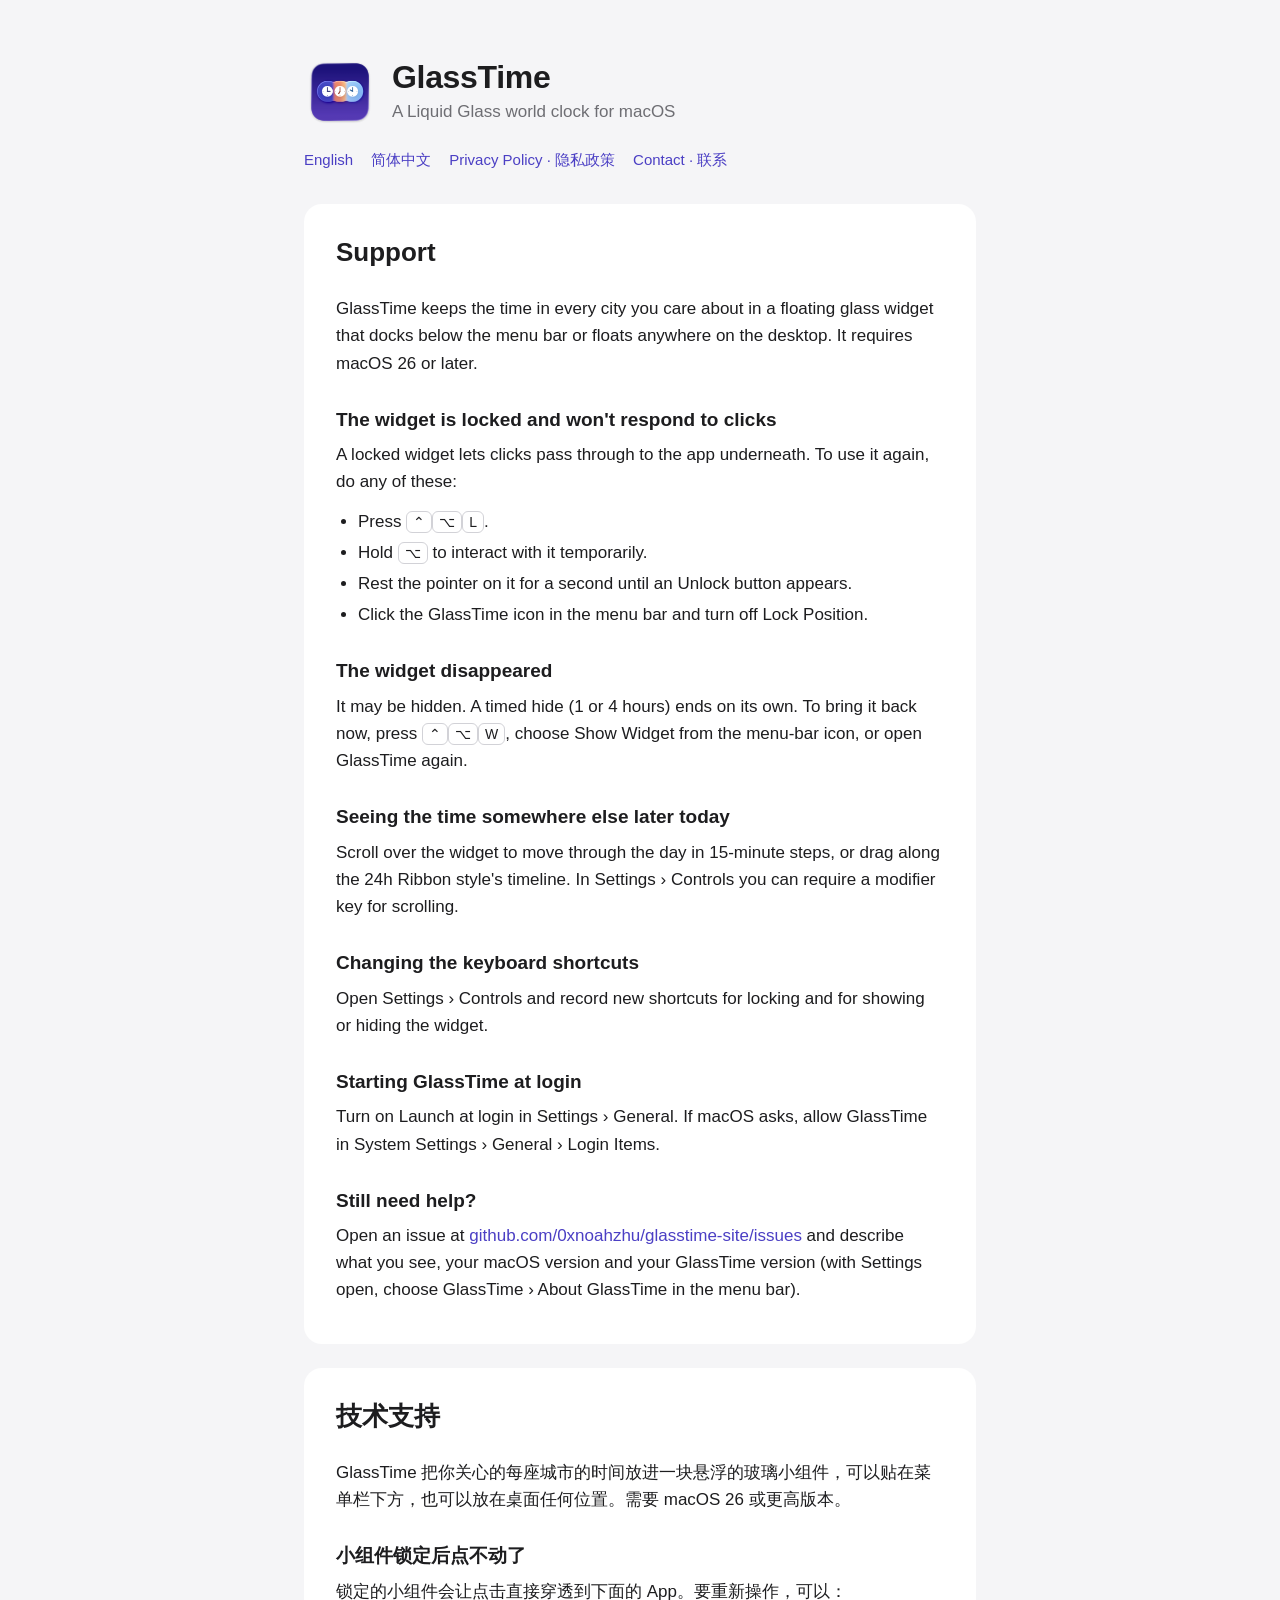
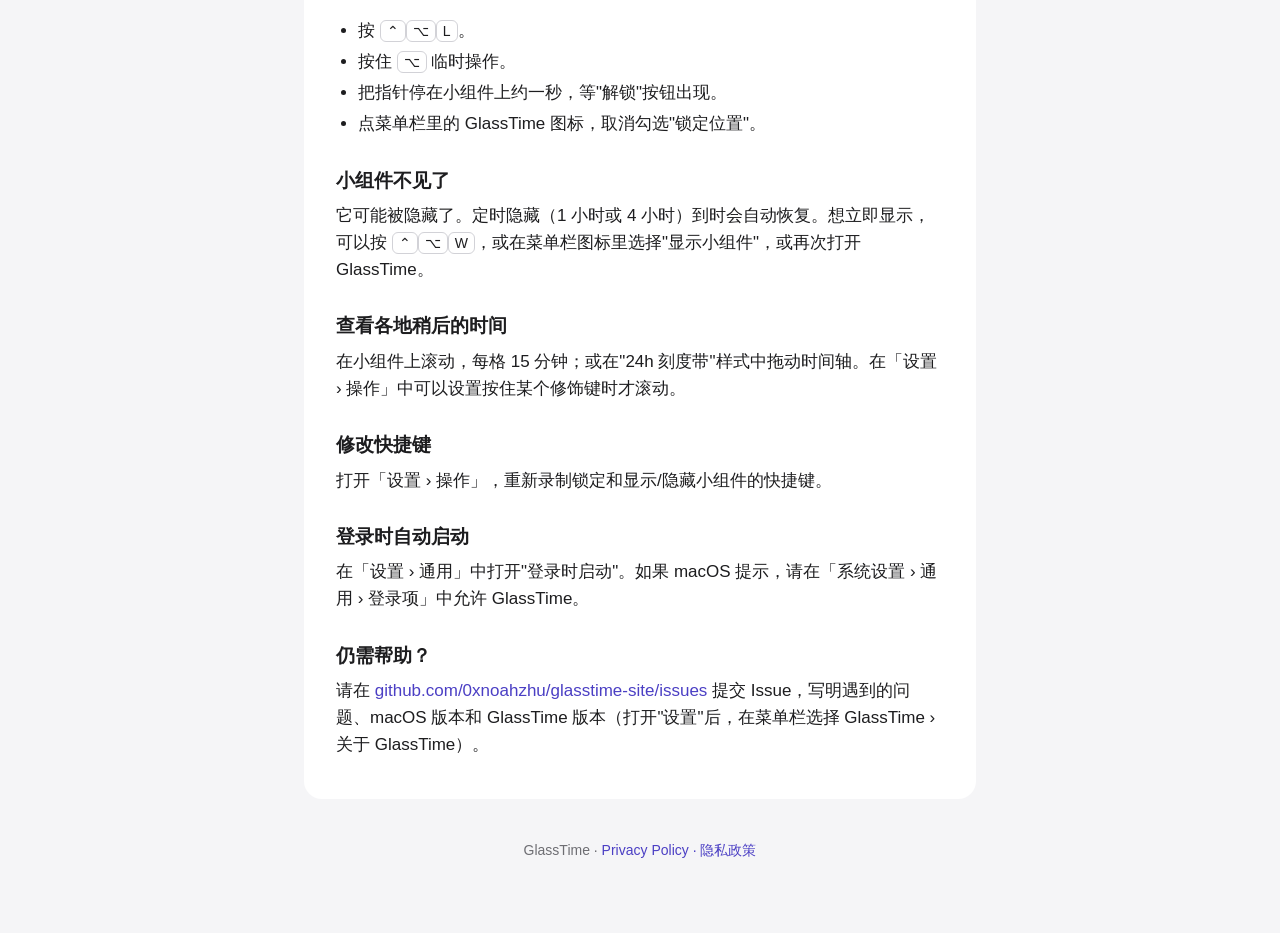
==== index.html @ be1a5b87 "feat: add support and privacy policy pages" ====
<!doctype html>
<html lang="en">
<head>
  <meta charset="utf-8">
  <meta name="viewport" content="width=device-width, initial-scale=1">
  <title>GlassTime — Support</title>
  <meta name="description" content="Help and support for GlassTime, a Liquid Glass world clock for macOS.">
  <link rel="icon" href="icon.png">
  <link rel="stylesheet" href="style.css">
</head>
<body>
<main>
  <header class="app">
    <img src="icon.png" alt="GlassTime icon">
    <div>
      <h1>GlassTime</h1>
      <p>A Liquid Glass world clock for macOS</p>
    </div>
  </header>

  <nav class="links">
    <a href="#en">English</a>
    <a href="#zh">简体中文</a>
    <a href="privacy.html">Privacy Policy · 隐私政策</a>
    <a href="https://github.com/0xnoahzhu/glasstime-site/issues">Contact · 联系</a>
  </nav>

  <section class="lang" id="en" lang="en">
    <h2>Support</h2>
    <p>GlassTime keeps the time in every city you care about in a floating glass widget that docks below the menu
      bar or floats anywhere on the desktop. It requires macOS 26 or later.</p>

    <h3>The widget is locked and won't respond to clicks</h3>
    <p>A locked widget lets clicks pass through to the app underneath. To use it again, do any of these:</p>
    <ul>
      <li>Press <kbd>⌃</kbd><kbd>⌥</kbd><kbd>L</kbd>.</li>
      <li>Hold <kbd>⌥</kbd> to interact with it temporarily.</li>
      <li>Rest the pointer on it for a second until an Unlock button appears.</li>
      <li>Click the GlassTime icon in the menu bar and turn off Lock Position.</li>
    </ul>

    <h3>The widget disappeared</h3>
    <p>It may be hidden. A timed hide (1 or 4 hours) ends on its own. To bring it back now, press
      <kbd>⌃</kbd><kbd>⌥</kbd><kbd>W</kbd>, choose Show Widget from the menu-bar icon, or open GlassTime again.</p>

    <h3>Seeing the time somewhere else later today</h3>
    <p>Scroll over the widget to move through the day in 15-minute steps, or drag along the 24h Ribbon style's
      timeline. In Settings › Controls you can require a modifier key for scrolling.</p>

    <h3>Changing the keyboard shortcuts</h3>
    <p>Open Settings › Controls and record new shortcuts for locking and for showing or hiding the widget.</p>

    <h3>Starting GlassTime at login</h3>
    <p>Turn on Launch at login in Settings › General. If macOS asks, allow GlassTime in System Settings › General ›
      Login Items.</p>

    <h3>Still need help?</h3>
    <p>Open an issue at <a href="https://github.com/0xnoahzhu/glasstime-site/issues">github.com/0xnoahzhu/glasstime-site/issues</a>
      and describe what you see, your macOS version and your GlassTime version (with Settings open, choose GlassTime › About GlassTime in the menu bar).</p>
  </section>

  <section class="lang" id="zh" lang="zh-Hans">
    <h2>技术支持</h2>
    <p>GlassTime 把你关心的每座城市的时间放进一块悬浮的玻璃小组件，可以贴在菜单栏下方，也可以放在桌面任何位置。需要
      macOS 26 或更高版本。</p>

    <h3>小组件锁定后点不动了</h3>
    <p>锁定的小组件会让点击直接穿透到下面的 App。要重新操作，可以：</p>
    <ul>
      <li>按 <kbd>⌃</kbd><kbd>⌥</kbd><kbd>L</kbd>。</li>
      <li>按住 <kbd>⌥</kbd> 临时操作。</li>
      <li>把指针停在小组件上约一秒，等"解锁"按钮出现。</li>
      <li>点菜单栏里的 GlassTime 图标，取消勾选"锁定位置"。</li>
    </ul>

    <h3>小组件不见了</h3>
    <p>它可能被隐藏了。定时隐藏（1 小时或 4 小时）到时会自动恢复。想立即显示，可以按
      <kbd>⌃</kbd><kbd>⌥</kbd><kbd>W</kbd>，或在菜单栏图标里选择"显示小组件"，或再次打开 GlassTime。</p>

    <h3>查看各地稍后的时间</h3>
    <p>在小组件上滚动，每格 15 分钟；或在"24h 刻度带"样式中拖动时间轴。在「设置 › 操作」中可以设置按住某个修饰键时才滚动。</p>

    <h3>修改快捷键</h3>
    <p>打开「设置 › 操作」，重新录制锁定和显示/隐藏小组件的快捷键。</p>

    <h3>登录时自动启动</h3>
    <p>在「设置 › 通用」中打开"登录时启动"。如果 macOS 提示，请在「系统设置 › 通用 › 登录项」中允许 GlassTime。</p>

    <h3>仍需帮助？</h3>
    <p>请在 <a href="https://github.com/0xnoahzhu/glasstime-site/issues">github.com/0xnoahzhu/glasstime-site/issues</a>
      提交 Issue，写明遇到的问题、macOS 版本和 GlassTime 版本（打开"设置"后，在菜单栏选择 GlassTime › 关于 GlassTime）。</p>
  </section>

  <footer>GlassTime · <a href="privacy.html">Privacy Policy · 隐私政策</a></footer>
</main>
</body>
</html>
---- style.css ----
:root {
  color-scheme: light dark;
  --bg: #f5f5f7;
  --card: #ffffff;
  --text: #1d1d1f;
  --muted: #6e6e73;
  --line: #d2d2d7;
  --accent: #4b3fc4;
}

@media (prefers-color-scheme: dark) {
  :root {
    --bg: #000000;
    --card: #1c1c1e;
    --text: #f5f5f7;
    --muted: #a1a1a6;
    --line: #38383a;
    --accent: #9d94ff;
  }
}

* { box-sizing: border-box; }

body {
  margin: 0;
  background: var(--bg);
  color: var(--text);
  font: 17px/1.6 -apple-system, BlinkMacSystemFont, "SF Pro Text", "PingFang SC", "Helvetica Neue", sans-serif;
  -webkit-font-smoothing: antialiased;
}

main {
  max-width: 720px;
  margin: 0 auto;
  padding: 56px 24px 72px;
}

header.app {
  display: flex;
  align-items: center;
  gap: 16px;
  margin-bottom: 8px;
}

header.app img { width: 72px; height: 72px; }
header.app h1 { margin: 0; font-size: 32px; line-height: 1.15; letter-spacing: -0.01em; }
header.app p { margin: 2px 0 0; color: var(--muted); }

nav.links {
  display: flex;
  flex-wrap: wrap;
  gap: 6px 18px;
  margin: 20px 0 32px;
  font-size: 15px;
}

a { color: var(--accent); text-decoration: none; }
a:hover { text-decoration: underline; }

section.lang {
  background: var(--card);
  border-radius: 18px;
  padding: 28px 32px;
  margin-bottom: 24px;
}

section.lang > h2:first-child { margin-top: 0; font-size: 26px; }

h3 { font-size: 19px; margin: 28px 0 6px; }

p, ul { margin: 0 0 12px; }
ul { padding-left: 22px; }
li { margin-bottom: 4px; }

.updated { color: var(--muted); font-size: 15px; }

kbd {
  font: 14px/1 -apple-system, BlinkMacSystemFont, sans-serif;
  padding: 2px 6px;
  border: 1px solid var(--line);
  border-radius: 6px;
}

footer {
  color: var(--muted);
  font-size: 14px;
  text-align: center;
  margin-top: 40px;
}

@media (max-width: 560px) {
  section.lang { padding: 22px 20px; }
}
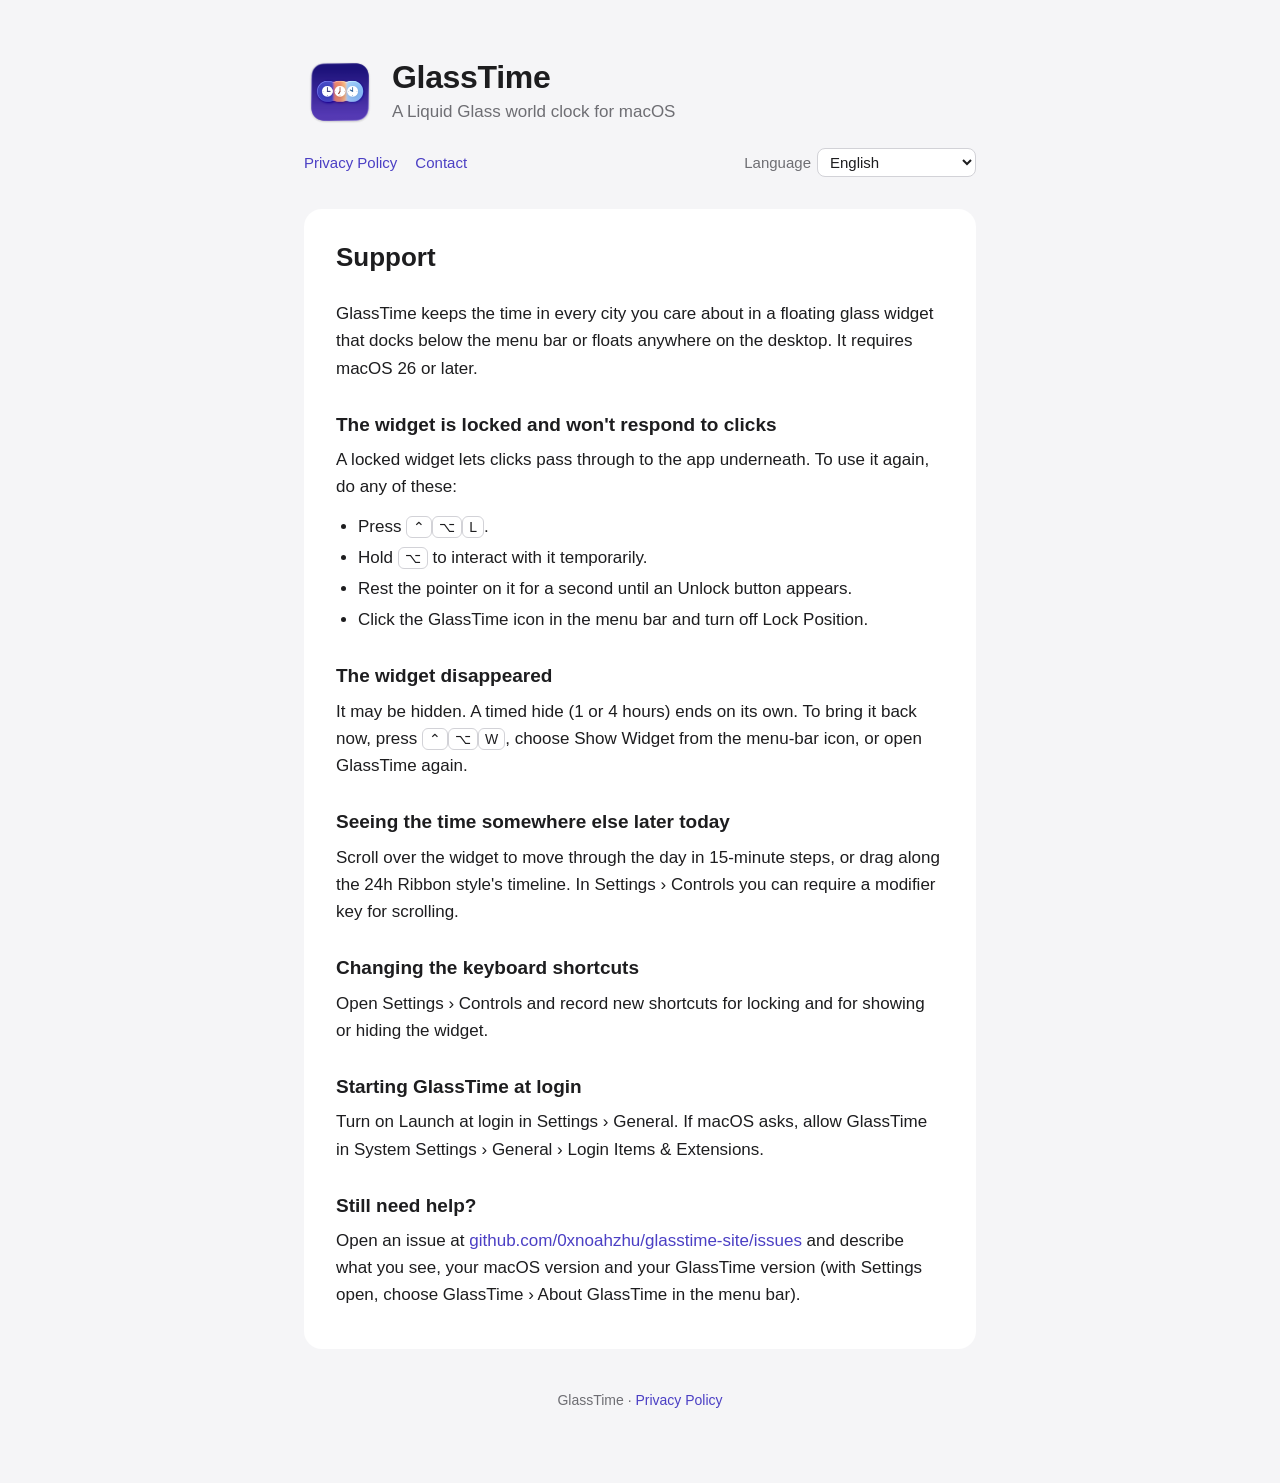
==== commit 3f6f919b: "feat: show English by default with a menu for all 11 app languages" ====
--- a/index.html
+++ b/index.html
@@ -7,91 +7,66 @@
   <meta name="description" content="Help and support for GlassTime, a Liquid Glass world clock for macOS.">
   <link rel="icon" href="icon.png">
   <link rel="stylesheet" href="style.css">
+  <script src="i18n.js"></script>
 </head>
-<body>
+<body data-page="support">
 <main>
   <header class="app">
     <img src="icon.png" alt="GlassTime icon">
     <div>
       <h1>GlassTime</h1>
-      <p>A Liquid Glass world clock for macOS</p>
+      <p data-i18n="tagline">A Liquid Glass world clock for macOS</p>
     </div>
   </header>
 
   <nav class="links">
-    <a href="#en">English</a>
-    <a href="#zh">简体中文</a>
-    <a href="privacy.html">Privacy Policy · 隐私政策</a>
-    <a href="https://github.com/0xnoahzhu/glasstime-site/issues">Contact · 联系</a>
+    <a href="privacy.html" data-i18n="nav.privacy">Privacy Policy</a>
+    <a href="https://github.com/0xnoahzhu/glasstime-site/issues" data-i18n="nav.contact">Contact</a>
+    <label class="lang-menu"><span data-i18n="nav.language">Language</span>
+      <select id="lang" aria-label="Language"></select>
+    </label>
   </nav>
 
-  <section class="lang" id="en" lang="en">
-    <h2>Support</h2>
-    <p>GlassTime keeps the time in every city you care about in a floating glass widget that docks below the menu
-      bar or floats anywhere on the desktop. It requires macOS 26 or later.</p>
+  <section class="lang">
+    <h2 data-i18n="nav.support">Support</h2>
+    <p data-i18n="s.intro">GlassTime keeps the time in every city you care about in a floating glass widget that docks
+      below the menu bar or floats anywhere on the desktop. It requires macOS 26 or later.</p>
 
-    <h3>The widget is locked and won't respond to clicks</h3>
-    <p>A locked widget lets clicks pass through to the app underneath. To use it again, do any of these:</p>
+    <h3 data-i18n="s.locked.h">The widget is locked and won't respond to clicks</h3>
+    <p data-i18n="s.locked.p">A locked widget lets clicks pass through to the app underneath. To use it again, do any
+      of these:</p>
     <ul>
-      <li>Press <kbd>⌃</kbd><kbd>⌥</kbd><kbd>L</kbd>.</li>
-      <li>Hold <kbd>⌥</kbd> to interact with it temporarily.</li>
-      <li>Rest the pointer on it for a second until an Unlock button appears.</li>
-      <li>Click the GlassTime icon in the menu bar and turn off Lock Position.</li>
+      <li data-i18n="s.locked.1">Press <kbd>⌃</kbd><kbd>⌥</kbd><kbd>L</kbd>.</li>
+      <li data-i18n="s.locked.2">Hold <kbd>⌥</kbd> to interact with it temporarily.</li>
+      <li data-i18n="s.locked.3">Rest the pointer on it for a second until an Unlock button appears.</li>
+      <li data-i18n="s.locked.4">Click the GlassTime icon in the menu bar and turn off Lock Position.</li>
     </ul>
 
-    <h3>The widget disappeared</h3>
-    <p>It may be hidden. A timed hide (1 or 4 hours) ends on its own. To bring it back now, press
-      <kbd>⌃</kbd><kbd>⌥</kbd><kbd>W</kbd>, choose Show Widget from the menu-bar icon, or open GlassTime again.</p>
+    <h3 data-i18n="s.hidden.h">The widget disappeared</h3>
+    <p data-i18n="s.hidden.p">It may be hidden. A timed hide (1 or 4 hours) ends on its own. To bring it back now,
+      press <kbd>⌃</kbd><kbd>⌥</kbd><kbd>W</kbd>, choose Show Widget from the menu-bar icon, or open GlassTime
+      again.</p>
 
-    <h3>Seeing the time somewhere else later today</h3>
-    <p>Scroll over the widget to move through the day in 15-minute steps, or drag along the 24h Ribbon style's
-      timeline. In Settings › Controls you can require a modifier key for scrolling.</p>
+    <h3 data-i18n="s.preview.h">Seeing the time somewhere else later today</h3>
+    <p data-i18n="s.preview.p">Scroll over the widget to move through the day in 15-minute steps, or drag along the
+      24h Ribbon style's timeline. In Settings › Controls you can require a modifier key for scrolling.</p>
 
-    <h3>Changing the keyboard shortcuts</h3>
-    <p>Open Settings › Controls and record new shortcuts for locking and for showing or hiding the widget.</p>
+    <h3 data-i18n="s.keys.h">Changing the keyboard shortcuts</h3>
+    <p data-i18n="s.keys.p">Open Settings › Controls and record new shortcuts for locking and for showing or hiding
+      the widget.</p>
 
-    <h3>Starting GlassTime at login</h3>
-    <p>Turn on Launch at login in Settings › General. If macOS asks, allow GlassTime in System Settings › General ›
-      Login Items.</p>
+    <h3 data-i18n="s.login.h">Starting GlassTime at login</h3>
+    <p data-i18n="s.login.p">Turn on Launch at login in Settings › General. If macOS asks, allow GlassTime in System
+      Settings › General › Login Items &amp; Extensions.</p>
 
-    <h3>Still need help?</h3>
-    <p>Open an issue at <a href="https://github.com/0xnoahzhu/glasstime-site/issues">github.com/0xnoahzhu/glasstime-site/issues</a>
-      and describe what you see, your macOS version and your GlassTime version (with Settings open, choose GlassTime › About GlassTime in the menu bar).</p>
+    <h3 data-i18n="s.help.h">Still need help?</h3>
+    <p data-i18n="s.help.p">Open an issue at
+      <a href="https://github.com/0xnoahzhu/glasstime-site/issues">github.com/0xnoahzhu/glasstime-site/issues</a>
+      and describe what you see, your macOS version and your GlassTime version (with Settings open, choose
+      GlassTime › About GlassTime in the menu bar).</p>
   </section>
 
-  <section class="lang" id="zh" lang="zh-Hans">
-    <h2>技术支持</h2>
-    <p>GlassTime 把你关心的每座城市的时间放进一块悬浮的玻璃小组件，可以贴在菜单栏下方，也可以放在桌面任何位置。需要
-      macOS 26 或更高版本。</p>
-
-    <h3>小组件锁定后点不动了</h3>
-    <p>锁定的小组件会让点击直接穿透到下面的 App。要重新操作，可以：</p>
-    <ul>
-      <li>按 <kbd>⌃</kbd><kbd>⌥</kbd><kbd>L</kbd>。</li>
-      <li>按住 <kbd>⌥</kbd> 临时操作。</li>
-      <li>把指针停在小组件上约一秒，等"解锁"按钮出现。</li>
-      <li>点菜单栏里的 GlassTime 图标，取消勾选"锁定位置"。</li>
-    </ul>
-
-    <h3>小组件不见了</h3>
-    <p>它可能被隐藏了。定时隐藏（1 小时或 4 小时）到时会自动恢复。想立即显示，可以按
-      <kbd>⌃</kbd><kbd>⌥</kbd><kbd>W</kbd>，或在菜单栏图标里选择"显示小组件"，或再次打开 GlassTime。</p>
-
-    <h3>查看各地稍后的时间</h3>
-    <p>在小组件上滚动，每格 15 分钟；或在"24h 刻度带"样式中拖动时间轴。在「设置 › 操作」中可以设置按住某个修饰键时才滚动。</p>
-
-    <h3>修改快捷键</h3>
-    <p>打开「设置 › 操作」，重新录制锁定和显示/隐藏小组件的快捷键。</p>
-
-    <h3>登录时自动启动</h3>
-    <p>在「设置 › 通用」中打开"登录时启动"。如果 macOS 提示，请在「系统设置 › 通用 › 登录项」中允许 GlassTime。</p>
-
-    <h3>仍需帮助？</h3>
-    <p>请在 <a href="https://github.com/0xnoahzhu/glasstime-site/issues">github.com/0xnoahzhu/glasstime-site/issues</a>
-      提交 Issue，写明遇到的问题、macOS 版本和 GlassTime 版本（打开"设置"后，在菜单栏选择 GlassTime › 关于 GlassTime）。</p>
-  </section>
-
-  <footer>GlassTime · <a href="privacy.html">Privacy Policy · 隐私政策</a></footer>
+  <footer>GlassTime · <a href="privacy.html" data-i18n="nav.privacy">Privacy Policy</a></footer>
 </main>
 </body>
 </html>
--- a/style.css
+++ b/style.css
@@ -49,9 +49,30 @@
 nav.links {
   display: flex;
   flex-wrap: wrap;
+  align-items: center;
   gap: 6px 18px;
   margin: 20px 0 32px;
   font-size: 15px;
+}
+
+/* While i18n.js swaps in a saved non-English language, hide the English text so it doesn't flash. */
+html.i18n-pending main { visibility: hidden; }
+
+.lang-menu {
+  margin-left: auto;
+  display: flex;
+  align-items: center;
+  gap: 6px;
+  color: var(--muted);
+}
+
+.lang-menu select {
+  font: inherit;
+  color: var(--text);
+  background: var(--card);
+  border: 1px solid var(--line);
+  border-radius: 8px;
+  padding: 4px 8px;
 }
 
 a { color: var(--accent); text-decoration: none; }
